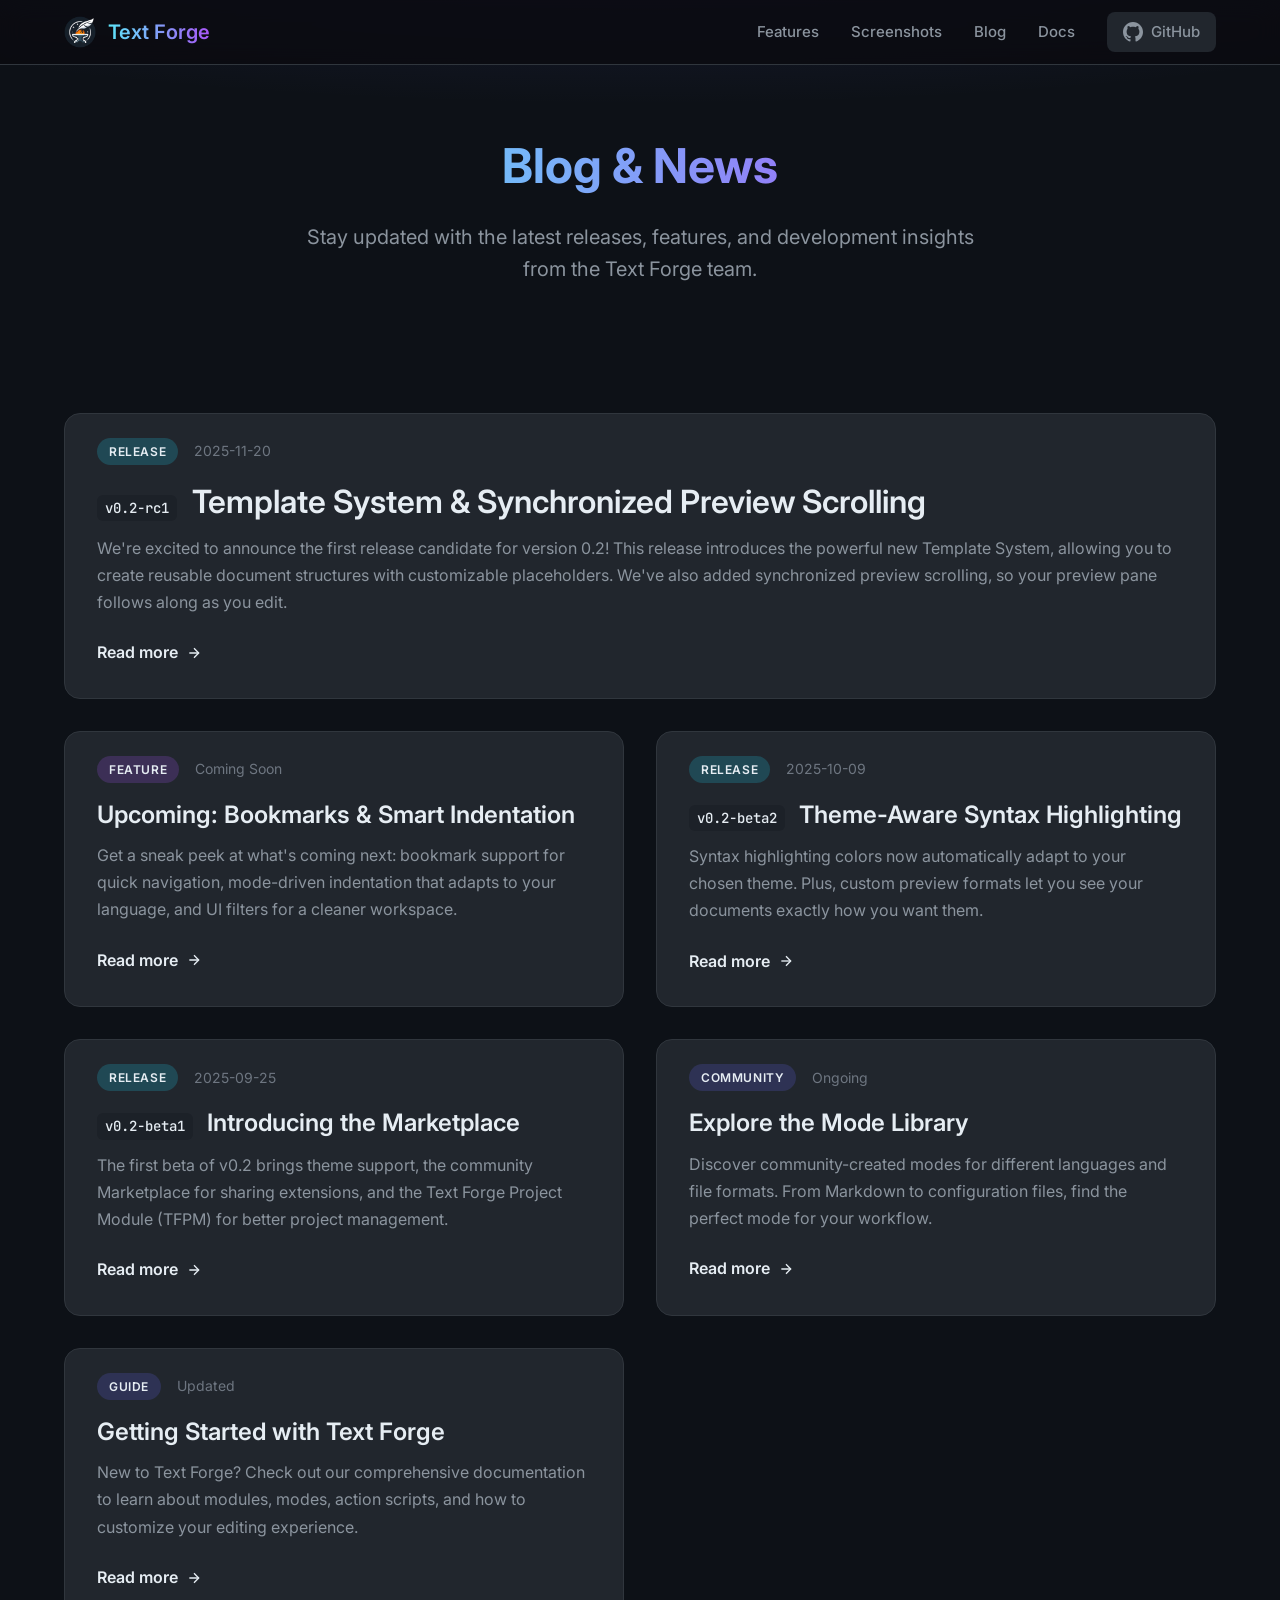
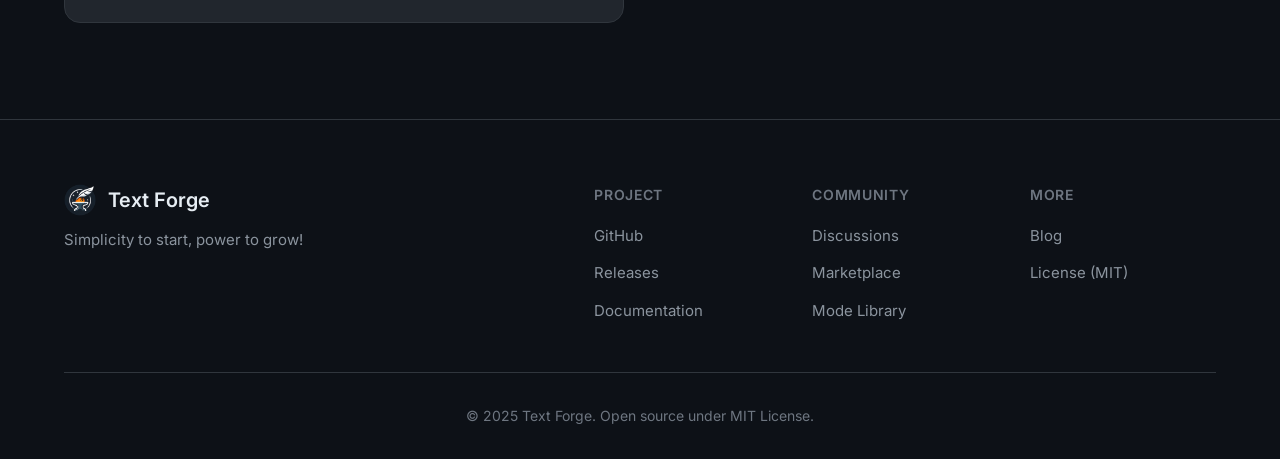
==== blog.html @ 5bff091a "Add initial site" ====
<!DOCTYPE html>
<html lang="en">
<head>
    <meta charset="UTF-8">
    <meta name="viewport" content="width=device-width, initial-scale=1.0">
    <meta name="description" content="Text Forge Blog - Latest news, updates, and development insights for the modular text editor.">
    <title>Blog - Text Forge</title>
    <link rel="icon" type="image/x-icon" href="favicon.ico">
    <link rel="stylesheet" href="css/styles.css">
    <link rel="preconnect" href="https://fonts.googleapis.com">
    <link rel="preconnect" href="https://fonts.gstatic.com" crossorigin>
    <link href="https://fonts.googleapis.com/css2?family=Inter:wght@300;400;500;600;700&family=JetBrains+Mono:wght@400;500&display=swap" rel="stylesheet">
    <style>
        .blog-hero {
            padding: 8rem 0 4rem;
            background: 
                radial-gradient(ellipse 80% 50% at 50% -20%, rgba(99, 102, 241, 0.15), transparent),
                var(--color-bg);
        }
        
        .blog-hero-content {
            text-align: center;
            max-width: 700px;
            margin: 0 auto;
        }
        
        .blog-hero-title {
            font-size: 3rem;
            font-weight: 700;
            margin-bottom: 1rem;
            background: var(--gradient-text);
            -webkit-background-clip: text;
            -webkit-text-fill-color: transparent;
            background-clip: text;
        }
        
        .blog-hero-subtitle {
            font-size: 1.25rem;
            color: var(--color-text-secondary);
        }
        
        .blog-section {
            padding: 4rem 0 6rem;
        }
        
        .blog-grid {
            display: grid;
            grid-template-columns: repeat(2, 1fr);
            gap: 2rem;
        }
        
        .blog-card {
            background: var(--color-surface);
            border-radius: var(--radius-xl);
            border: 1px solid var(--color-border);
            overflow: hidden;
            transition: all var(--transition-base);
        }
        
        .blog-card:hover {
            transform: translateY(-4px);
            border-color: var(--color-primary);
            box-shadow: var(--shadow-lg), 0 0 30px rgba(99, 102, 241, 0.15);
        }
        
        .blog-card-featured {
            grid-column: span 2;
        }
        
        .blog-card-content {
            padding: 1.5rem 2rem 2rem;
        }
        
        .blog-card-meta {
            display: flex;
            align-items: center;
            gap: 1rem;
            margin-bottom: 1rem;
        }
        
        .blog-card-date {
            font-size: 0.875rem;
            color: var(--color-text-muted);
        }
        
        .blog-card-tag {
            display: inline-block;
            padding: 0.25rem 0.75rem;
            font-size: 0.75rem;
            font-weight: 600;
            text-transform: uppercase;
            letter-spacing: 0.05em;
            border-radius: var(--radius-2xl);
            background: rgba(99, 102, 241, 0.2);
            color: var(--color-primary-light);
        }
        
        .blog-card-tag.release {
            background: rgba(34, 211, 238, 0.2);
            color: var(--color-accent);
        }
        
        .blog-card-tag.feature {
            background: rgba(168, 85, 247, 0.2);
            color: var(--color-accent-secondary);
        }
        
        .blog-card-title {
            font-size: 1.5rem;
            font-weight: 600;
            margin-bottom: 0.75rem;
            line-height: 1.3;
        }
        
        .blog-card-featured .blog-card-title {
            font-size: 2rem;
        }
        
        .blog-card-excerpt {
            font-size: 1rem;
            color: var(--color-text-secondary);
            line-height: 1.7;
            margin-bottom: 1.5rem;
        }
        
        .blog-card-link {
            display: inline-flex;
            align-items: center;
            gap: 0.5rem;
            font-weight: 600;
            color: var(--color-primary-light);
            transition: gap var(--transition-fast);
        }
        
        .blog-card-link:hover {
            gap: 0.75rem;
        }
        
        .blog-card-link svg {
            transition: transform var(--transition-fast);
        }
        
        .blog-card:hover .blog-card-link svg {
            transform: translateX(4px);
        }
        
        .version-badge {
            display: inline-block;
            padding: 0.25rem 0.5rem;
            font-size: 0.875rem;
            font-family: var(--font-mono);
            font-weight: 500;
            background: var(--color-bg-tertiary);
            border-radius: var(--radius-sm);
            color: var(--color-accent);
            margin-right: 0.5rem;
        }
        
        @media (max-width: 768px) {
            .blog-hero-title {
                font-size: 2.25rem;
            }
            
            .blog-grid {
                grid-template-columns: 1fr;
            }
            
            .blog-card-featured {
                grid-column: span 1;
            }
            
            .blog-card-featured .blog-card-title {
                font-size: 1.5rem;
            }
        }
    </style>
</head>
<body>
    <header class="header">
        <nav class="nav container">
            <a href="index.html" class="nav-logo">
                <img src="assets/images/logo.png" alt="Text Forge Logo" class="logo-img">
                <span class="logo-text">Text Forge</span>
            </a>
            <button class="nav-toggle" aria-label="Toggle navigation">
                <span></span>
                <span></span>
                <span></span>
            </button>
            <ul class="nav-menu">
                <li><a href="index.html#features" class="nav-link">Features</a></li>
                <li><a href="index.html#screenshots" class="nav-link">Screenshots</a></li>
                <li><a href="blog.html" class="nav-link">Blog</a></li>
                <li><a href="https://text-forge.github.io/docs/" class="nav-link" target="_blank">Docs</a></li>
                <li><a href="https://github.com/text-forge/text-forge" class="nav-link nav-link-github" target="_blank">
                    <svg width="20" height="20" viewBox="0 0 24 24" fill="currentColor"><path d="M12 0c-6.626 0-12 5.373-12 12 0 5.302 3.438 9.8 8.207 11.387.599.111.793-.261.793-.577v-2.234c-3.338.726-4.033-1.416-4.033-1.416-.546-1.387-1.333-1.756-1.333-1.756-1.089-.745.083-.729.083-.729 1.205.084 1.839 1.237 1.839 1.237 1.07 1.834 2.807 1.304 3.492.997.107-.775.418-1.305.762-1.604-2.665-.305-5.467-1.334-5.467-5.931 0-1.311.469-2.381 1.236-3.221-.124-.303-.535-1.524.117-3.176 0 0 1.008-.322 3.301 1.23.957-.266 1.983-.399 3.003-.404 1.02.005 2.047.138 3.006.404 2.291-1.552 3.297-1.23 3.297-1.23.653 1.653.242 2.874.118 3.176.77.84 1.235 1.911 1.235 3.221 0 4.609-2.807 5.624-5.479 5.921.43.372.823 1.102.823 2.222v3.293c0 .319.192.694.801.576 4.765-1.589 8.199-6.086 8.199-11.386 0-6.627-5.373-12-12-12z"/></svg>
                    GitHub
                </a></li>
            </ul>
        </nav>
    </header>

    <main>
        <section class="blog-hero">
            <div class="container">
                <div class="blog-hero-content">
                    <h1 class="blog-hero-title">Blog & News</h1>
                    <p class="blog-hero-subtitle">Stay updated with the latest releases, features, and development insights from the Text Forge team.</p>
                </div>
            </div>
        </section>

        <section class="blog-section">
            <div class="container">
                <div class="blog-grid" id="blog-posts">
                    <article class="blog-card blog-card-featured">
                        <div class="blog-card-content">
                            <div class="blog-card-meta">
                                <span class="blog-card-tag release">Release</span>
                                <span class="blog-card-date">November 20, 2025</span>
                            </div>
                            <h2 class="blog-card-title">
                                <span class="version-badge">v0.2-rc1</span>
                                Template System & Synchronized Preview Scrolling
                            </h2>
                            <p class="blog-card-excerpt">
                                We're excited to announce the first release candidate for version 0.2! This release introduces the powerful new Template System, allowing you to create reusable document structures with customizable placeholders. We've also added synchronized preview scrolling, so your preview pane follows along as you edit.
                            </p>
                            <a href="https://github.com/text-forge/text-forge/releases" class="blog-card-link" target="_blank">
                                Read more
                                <svg width="16" height="16" viewBox="0 0 24 24" fill="none" stroke="currentColor" stroke-width="2"><line x1="5" y1="12" x2="19" y2="12"/><polyline points="12 5 19 12 12 19"/></svg>
                            </a>
                        </div>
                    </article>

                    <article class="blog-card">
                        <div class="blog-card-content">
                            <div class="blog-card-meta">
                                <span class="blog-card-tag feature">Preview</span>
                                <span class="blog-card-date">Coming Soon</span>
                            </div>
                            <h2 class="blog-card-title">Upcoming: Bookmarks & Smart Indentation</h2>
                            <p class="blog-card-excerpt">
                                Get a sneak peek at what's coming next: bookmark support for quick navigation, mode-driven indentation that adapts to your language, and UI filters for a cleaner workspace.
                            </p>
                            <a href="https://github.com/text-forge/text-forge/discussions" class="blog-card-link" target="_blank">
                                Join discussion
                                <svg width="16" height="16" viewBox="0 0 24 24" fill="none" stroke="currentColor" stroke-width="2"><line x1="5" y1="12" x2="19" y2="12"/><polyline points="12 5 19 12 12 19"/></svg>
                            </a>
                        </div>
                    </article>

                    <article class="blog-card">
                        <div class="blog-card-content">
                            <div class="blog-card-meta">
                                <span class="blog-card-tag release">Release</span>
                                <span class="blog-card-date">October 9, 2025</span>
                            </div>
                            <h2 class="blog-card-title">
                                <span class="version-badge">v0.2-beta2</span>
                                Theme-Aware Syntax Highlighting
                            </h2>
                            <p class="blog-card-excerpt">
                                Syntax highlighting colors now automatically adapt to your chosen theme. Plus, custom preview formats let you see your documents exactly how you want them.
                            </p>
                            <a href="https://github.com/text-forge/text-forge/releases" class="blog-card-link" target="_blank">
                                View release
                                <svg width="16" height="16" viewBox="0 0 24 24" fill="none" stroke="currentColor" stroke-width="2"><line x1="5" y1="12" x2="19" y2="12"/><polyline points="12 5 19 12 12 19"/></svg>
                            </a>
                        </div>
                    </article>

                    <article class="blog-card">
                        <div class="blog-card-content">
                            <div class="blog-card-meta">
                                <span class="blog-card-tag release">Release</span>
                                <span class="blog-card-date">September 25, 2025</span>
                            </div>
                            <h2 class="blog-card-title">
                                <span class="version-badge">v0.2-beta1</span>
                                Introducing the Marketplace
                            </h2>
                            <p class="blog-card-excerpt">
                                The first beta of v0.2 brings theme support, the community Marketplace for sharing extensions, and the Text Forge Project Module (TFPM) for better project management.
                            </p>
                            <a href="https://github.com/text-forge/text-forge/releases" class="blog-card-link" target="_blank">
                                View release
                                <svg width="16" height="16" viewBox="0 0 24 24" fill="none" stroke="currentColor" stroke-width="2"><line x1="5" y1="12" x2="19" y2="12"/><polyline points="12 5 19 12 12 19"/></svg>
                            </a>
                        </div>
                    </article>

                    <article class="blog-card">
                        <div class="blog-card-content">
                            <div class="blog-card-meta">
                                <span class="blog-card-tag">Community</span>
                                <span class="blog-card-date">Ongoing</span>
                            </div>
                            <h2 class="blog-card-title">Explore the Mode Library</h2>
                            <p class="blog-card-excerpt">
                                Discover community-created modes for different languages and file formats. From Markdown to configuration files, find the perfect mode for your workflow.
                            </p>
                            <a href="https://github.com/text-forge/mode-library" class="blog-card-link" target="_blank">
                                Browse modes
                                <svg width="16" height="16" viewBox="0 0 24 24" fill="none" stroke="currentColor" stroke-width="2"><line x1="5" y1="12" x2="19" y2="12"/><polyline points="12 5 19 12 12 19"/></svg>
                            </a>
                        </div>
                    </article>

                    <article class="blog-card">
                        <div class="blog-card-content">
                            <div class="blog-card-meta">
                                <span class="blog-card-tag">Guide</span>
                                <span class="blog-card-date">Updated</span>
                            </div>
                            <h2 class="blog-card-title">Getting Started with Text Forge</h2>
                            <p class="blog-card-excerpt">
                                New to Text Forge? Check out our comprehensive documentation to learn about modules, modes, action scripts, and how to customize your editing experience.
                            </p>
                            <a href="https://text-forge.github.io/docs/" class="blog-card-link" target="_blank">
                                Read docs
                                <svg width="16" height="16" viewBox="0 0 24 24" fill="none" stroke="currentColor" stroke-width="2"><line x1="5" y1="12" x2="19" y2="12"/><polyline points="12 5 19 12 12 19"/></svg>
                            </a>
                        </div>
                    </article>
                </div>
            </div>
        </section>
    </main>

    <footer class="footer">
        <div class="container">
            <div class="footer-content">
                <div class="footer-brand">
                    <a href="index.html" class="footer-logo">
                        <img src="assets/images/logo.png" alt="Text Forge Logo" class="logo-img">
                        <span>Text Forge</span>
                    </a>
                    <p class="footer-tagline">Simplicity to start, power to grow!</p>
                </div>
                <div class="footer-links">
                    <div class="footer-column">
                        <h4>Project</h4>
                        <ul>
                            <li><a href="https://github.com/text-forge/text-forge" target="_blank">GitHub</a></li>
                            <li><a href="https://github.com/text-forge/text-forge/releases" target="_blank">Releases</a></li>
                            <li><a href="https://text-forge.github.io/docs/" target="_blank">Documentation</a></li>
                        </ul>
                    </div>
                    <div class="footer-column">
                        <h4>Community</h4>
                        <ul>
                            <li><a href="https://github.com/text-forge/text-forge/discussions" target="_blank">Discussions</a></li>
                            <li><a href="https://text-forge.github.io/marketplace" target="_blank">Marketplace</a></li>
                            <li><a href="https://github.com/text-forge/mode-library" target="_blank">Mode Library</a></li>
                        </ul>
                    </div>
                    <div class="footer-column">
                        <h4>More</h4>
                        <ul>
                            <li><a href="blog.html">Blog</a></li>
                            <li><a href="https://github.com/text-forge/text-forge/blob/main/LICENSE" target="_blank">License (MIT)</a></li>
                        </ul>
                    </div>
                </div>
            </div>
            <div class="footer-bottom">
                <p>&copy; 2025 Text Forge. Open source under MIT License.</p>
            </div>
        </div>
    </footer>

    <script src="js/main.js"></script>
</body>
</html>
---- css/styles.css ----
:root {
    --color-bg: #0d1117;
    --color-bg-secondary: #161b22;
    --color-bg-tertiary: #1c2128;
    --color-surface: #21262d;
    --color-border: #30363d;
    --color-text: #e6edf3;
    --color-text-secondary: #8b949e;
    --color-text-muted: #6e7681;
    --color-cyan: #5de5f9;
    --color-cyan-light: #7eecff;
    --color-purple: #a855f7;
    --color-purple-light: #c084fc;
    --gradient-primary: linear-gradient(135deg, var(--color-cyan) 0%, var(--color-purple) 100%);
    --gradient-text: linear-gradient(90deg, var(--color-cyan) 0%, var(--color-purple) 100%);
    --shadow-sm: 0 1px 2px rgba(0, 0, 0, 0.3);
    --shadow-md: 0 4px 6px -1px rgba(0, 0, 0, 0.4), 0 2px 4px -1px rgba(0, 0, 0, 0.3);
    --shadow-lg: 0 10px 15px -3px rgba(0, 0, 0, 0.5), 0 4px 6px -2px rgba(0, 0, 0, 0.3);
    --shadow-xl: 0 20px 25px -5px rgba(0, 0, 0, 0.5), 0 10px 10px -5px rgba(0, 0, 0, 0.3);
    --shadow-glow-cyan: 0 0 40px rgba(93, 229, 249, 0.25);
    --shadow-glow-purple: 0 0 40px rgba(168, 85, 247, 0.25);
    --radius-sm: 0.375rem;
    --radius-md: 0.5rem;
    --radius-lg: 0.75rem;
    --radius-xl: 1rem;
    --radius-2xl: 1.5rem;
    --transition-fast: 150ms ease;
    --transition-base: 250ms ease;
    --transition-slow: 350ms ease;
    --font-sans: 'Inter', -apple-system, BlinkMacSystemFont, 'Segoe UI', Roboto, sans-serif;
    --font-mono: 'JetBrains Mono', 'Fira Code', monospace;
}

*,
*::before,
*::after {
    box-sizing: border-box;
    margin: 0;
    padding: 0;
}

html {
    scroll-behavior: smooth;
    -webkit-font-smoothing: antialiased;
    -moz-osx-font-smoothing: grayscale;
}

body {
    font-family: var(--font-sans);
    font-size: 16px;
    line-height: 1.6;
    color: var(--color-text);
    background-color: var(--color-bg);
    overflow-x: hidden;
}

img {
    max-width: 100%;
    height: auto;
    display: block;
}

a {
    color: inherit;
    text-decoration: none;
    transition: color var(--transition-fast);
}

ul {
    list-style: none;
}

.container {
    width: 100%;
    max-width: 1200px;
    margin: 0 auto;
    padding: 0 1.5rem;
}

.header {
    position: fixed;
    top: 0;
    left: 0;
    right: 0;
    z-index: 100;
    background: rgba(10, 10, 15, 0.8);
    backdrop-filter: blur(12px);
    border-bottom: 1px solid var(--color-border);
}

.nav {
    display: flex;
    align-items: center;
    justify-content: space-between;
    height: 4rem;
}

.nav-logo {
    display: flex;
    align-items: center;
    gap: 0.75rem;
    font-weight: 600;
    font-size: 1.25rem;
}

.logo-img {
    width: 32px;
    height: 32px;
    object-fit: contain;
}

.logo-text {
    background: var(--gradient-text);
    -webkit-background-clip: text;
    -webkit-text-fill-color: transparent;
    background-clip: text;
}

.nav-toggle {
    display: none;
    flex-direction: column;
    gap: 5px;
    background: none;
    border: none;
    cursor: pointer;
    padding: 0.5rem;
}

.nav-toggle span {
    width: 24px;
    height: 2px;
    background: var(--color-text);
    transition: var(--transition-fast);
}

.nav-menu {
    display: flex;
    align-items: center;
    gap: 2rem;
}

.nav-link {
    font-size: 0.9375rem;
    font-weight: 500;
    color: var(--color-text-secondary);
    transition: color var(--transition-fast);
}

.nav-link:hover {
    color: var(--color-text);
}

.nav-link-github {
    display: flex;
    align-items: center;
    gap: 0.5rem;
    padding: 0.5rem 1rem;
    background: var(--color-surface);
    border-radius: var(--radius-md);
}

.nav-link-github:hover {
    background: var(--color-bg-tertiary);
}

.btn {
    display: inline-flex;
    align-items: center;
    justify-content: center;
    gap: 0.5rem;
    padding: 0.75rem 1.5rem;
    font-size: 0.9375rem;
    font-weight: 600;
    border-radius: var(--radius-md);
    border: none;
    cursor: pointer;
    transition: all var(--transition-base);
    text-decoration: none;
}

.btn-primary {
    background: var(--gradient-primary);
    color: #0d1117;
    font-weight: 700;
    box-shadow: var(--shadow-md), var(--shadow-glow-cyan);
}

.btn-primary:hover {
    transform: translateY(-2px);
    box-shadow: var(--shadow-lg), 0 0 60px rgba(93, 229, 249, 0.4);
}

.btn-secondary {
    background: var(--color-surface);
    color: var(--color-text);
    border: 1px solid var(--color-border);
}

.btn-secondary:hover {
    background: var(--color-bg-tertiary);
    border-color: var(--color-cyan);
}

.btn-outline {
    background: transparent;
    color: var(--color-text);
    border: 2px solid var(--color-border);
}

.btn-outline:hover {
    border-color: var(--color-cyan);
    background: rgba(93, 229, 249, 0.1);
}

.hero {
    padding: 8rem 0 4rem;
    min-height: 100vh;
    display: flex;
    align-items: center;
    background: 
        radial-gradient(ellipse 80% 50% at 50% -20%, rgba(93, 229, 249, 0.12), transparent),
        radial-gradient(ellipse 60% 40% at 80% 60%, rgba(168, 85, 247, 0.08), transparent);
}

.hero .container {
    display: grid;
    grid-template-columns: 1fr 1fr;
    gap: 4rem;
    align-items: center;
}

.hero-badge {
    display: inline-block;
    padding: 0.5rem 1rem;
    font-size: 0.875rem;
    font-weight: 500;
    color: var(--color-cyan);
    background: rgba(93, 229, 249, 0.1);
    border: 1px solid rgba(93, 229, 249, 0.3);
    border-radius: var(--radius-2xl);
    margin-bottom: 1.5rem;
}

.hero-title {
    font-size: 4rem;
    font-weight: 700;
    line-height: 1.1;
    margin-bottom: 1rem;
}

.gradient-text {
    background: var(--gradient-text);
    -webkit-background-clip: text;
    -webkit-text-fill-color: transparent;
    background-clip: text;
}

.hero-tagline {
    font-size: 1.5rem;
    font-weight: 500;
    color: var(--color-text-secondary);
    margin-bottom: 1rem;
    font-family: var(--font-mono);
}

.hero-description {
    font-size: 1.125rem;
    color: var(--color-text-secondary);
    max-width: 500px;
    margin-bottom: 2rem;
}

.hero-actions {
    display: flex;
    gap: 1rem;
    margin-bottom: 3rem;
}

.hero-stats {
    display: flex;
    gap: 2rem;
}

.stat {
    display: flex;
    align-items: center;
    gap: 0.5rem;
    font-size: 0.9375rem;
    color: var(--color-text-muted);
}

.stat-icon {
    color: var(--color-cyan);
}

.hero-visual {
    position: relative;
}

.hero-image-wrapper {
    position: relative;
    border-radius: var(--radius-xl);
    overflow: hidden;
    box-shadow: var(--shadow-xl), var(--shadow-glow-cyan);
    border: 1px solid var(--color-border);
}

.hero-image-wrapper::before {
    content: '';
    position: absolute;
    inset: 0;
    background: linear-gradient(180deg, transparent 70%, var(--color-bg) 100%);
    z-index: 1;
    pointer-events: none;
}

.hero-image {
    width: 100%;
    height: auto;
    display: block;
}

.section-header {
    text-align: center;
    margin-bottom: 4rem;
}

.section-title {
    font-size: 2.5rem;
    font-weight: 700;
    margin-bottom: 1rem;
    background: var(--gradient-text);
    -webkit-background-clip: text;
    -webkit-text-fill-color: transparent;
    background-clip: text;
}

.section-subtitle {
    font-size: 1.125rem;
    color: var(--color-text-secondary);
    max-width: 600px;
    margin: 0 auto;
}

.features {
    padding: 6rem 0;
    background: var(--color-bg-secondary);
}

.features-grid {
    display: grid;
    grid-template-columns: repeat(3, 1fr);
    gap: 1.5rem;
}

.feature-card {
    padding: 2rem;
    background: var(--color-surface);
    border-radius: var(--radius-xl);
    border: 1px solid var(--color-border);
    transition: all var(--transition-base);
}

.feature-card:hover {
    transform: translateY(-4px);
    border-color: var(--color-cyan);
    box-shadow: var(--shadow-lg), 0 0 30px rgba(93, 229, 249, 0.15);
}

.feature-icon {
    width: 56px;
    height: 56px;
    display: flex;
    align-items: center;
    justify-content: center;
    background: var(--gradient-primary);
    border-radius: var(--radius-lg);
    margin-bottom: 1.5rem;
    color: white;
}

.feature-title {
    font-size: 1.25rem;
    font-weight: 600;
    margin-bottom: 0.75rem;
}

.feature-description {
    font-size: 0.9375rem;
    color: var(--color-text-secondary);
    line-height: 1.7;
}

.screenshots {
    padding: 6rem 0;
}

.screenshots-grid {
    display: grid;
    grid-template-columns: repeat(2, 1fr);
    gap: 2rem;
}

.screenshot-card {
    background: var(--color-surface);
    border-radius: var(--radius-xl);
    border: 1px solid var(--color-border);
    overflow: hidden;
    transition: all var(--transition-base);
}

.screenshot-card:hover {
    transform: translateY(-4px);
    box-shadow: var(--shadow-xl);
}

.screenshot-card-wide {
    grid-column: span 2;
}

.screenshot-image-wrapper {
    position: relative;
    overflow: hidden;
    background: var(--color-bg-tertiary);
}

.screenshot-image {
    width: 100%;
    height: auto;
    transition: transform var(--transition-slow);
}

.screenshot-card:hover .screenshot-image {
    transform: scale(1.02);
}

.screenshot-title {
    font-size: 1.125rem;
    font-weight: 600;
    padding: 1.25rem 1.5rem 0.5rem;
}

.screenshot-description {
    font-size: 0.9375rem;
    color: var(--color-text-secondary);
    padding: 0 1.5rem 1.5rem;
}

.cta {
    padding: 6rem 0;
    background: 
        radial-gradient(ellipse 80% 50% at 50% 100%, rgba(93, 229, 249, 0.12), transparent),
        radial-gradient(ellipse 60% 40% at 20% 80%, rgba(168, 85, 247, 0.08), transparent),
        var(--color-bg-secondary);
}

.cta-content {
    text-align: center;
    max-width: 600px;
    margin: 0 auto;
}

.cta-title {
    font-size: 2.5rem;
    font-weight: 700;
    margin-bottom: 1rem;
}

.cta-description {
    font-size: 1.125rem;
    color: var(--color-text-secondary);
    margin-bottom: 2rem;
}

.cta-actions {
    display: flex;
    justify-content: center;
    gap: 1rem;
}

.footer {
    padding: 4rem 0 2rem;
    background: var(--color-bg);
    border-top: 1px solid var(--color-border);
}

.footer-content {
    display: grid;
    grid-template-columns: 1.5fr 2fr;
    gap: 4rem;
    margin-bottom: 3rem;
}

.footer-logo {
    display: flex;
    align-items: center;
    gap: 0.75rem;
    font-weight: 600;
    font-size: 1.25rem;
    margin-bottom: 0.75rem;
}

.footer-tagline {
    color: var(--color-text-secondary);
    font-size: 0.9375rem;
}

.footer-links {
    display: grid;
    grid-template-columns: repeat(3, 1fr);
    gap: 2rem;
}

.footer-column h4 {
    font-size: 0.875rem;
    font-weight: 600;
    text-transform: uppercase;
    letter-spacing: 0.05em;
    color: var(--color-text-muted);
    margin-bottom: 1rem;
}

.footer-column ul {
    display: flex;
    flex-direction: column;
    gap: 0.75rem;
}

.footer-column a {
    font-size: 0.9375rem;
    color: var(--color-text-secondary);
}

.footer-column a:hover {
    color: var(--color-cyan);
}

.footer-bottom {
    padding-top: 2rem;
    border-top: 1px solid var(--color-border);
    text-align: center;
    color: var(--color-text-muted);
    font-size: 0.875rem;
}

@media (max-width: 1024px) {
    .hero .container {
        grid-template-columns: 1fr;
        gap: 3rem;
    }

    .hero-title {
        font-size: 3rem;
    }

    .hero-content {
        text-align: center;
    }

    .hero-description {
        max-width: 100%;
    }

    .hero-actions {
        justify-content: center;
    }

    .hero-stats {
        justify-content: center;
    }

    .features-grid {
        grid-template-columns: repeat(2, 1fr);
    }

    .footer-content {
        grid-template-columns: 1fr;
        gap: 3rem;
    }
}

@media (max-width: 768px) {
    .nav-toggle {
        display: flex;
    }

    .nav-menu {
        position: fixed;
        top: 4rem;
        left: 0;
        right: 0;
        bottom: 0;
        flex-direction: column;
        background: var(--color-bg);
        padding: 2rem;
        gap: 1.5rem;
        transform: translateX(100%);
        transition: transform var(--transition-base);
    }

    .nav-menu.active {
        transform: translateX(0);
    }

    .nav-toggle.active span:nth-child(1) {
        transform: rotate(45deg) translate(5px, 5px);
    }

    .nav-toggle.active span:nth-child(2) {
        opacity: 0;
    }

    .nav-toggle.active span:nth-child(3) {
        transform: rotate(-45deg) translate(5px, -5px);
    }

    .hero {
        padding: 6rem 0 3rem;
        min-height: auto;
    }

    .hero-title {
        font-size: 2.5rem;
    }

    .hero-tagline {
        font-size: 1.25rem;
    }

    .hero-actions {
        flex-direction: column;
    }

    .hero-stats {
        flex-wrap: wrap;
        gap: 1rem;
    }

    .features-grid {
        grid-template-columns: 1fr;
    }

    .screenshots-grid {
        grid-template-columns: 1fr;
    }

    .screenshot-card-wide {
        grid-column: span 1;
    }

    .cta-title {
        font-size: 2rem;
    }

    .cta-actions {
        flex-direction: column;
    }

    .footer-links {
        grid-template-columns: 1fr 1fr;
    }
}

@media (max-width: 480px) {
    .hero-title {
        font-size: 2rem;
    }

    .section-title {
        font-size: 2rem;
    }

    .footer-links {
        grid-template-columns: 1fr;
    }
}

@keyframes fadeInUp {
    from {
        opacity: 0;
        transform: translateY(20px);
    }
    to {
        opacity: 1;
        transform: translateY(0);
    }
}

@keyframes float {
    0%, 100% {
        transform: translateY(0);
    }
    50% {
        transform: translateY(-10px);
    }
}

.animate-fade-in {
    animation: fadeInUp 0.6s ease forwards;
}

.animate-float {
    animation: float 6s ease-in-out infinite;
}
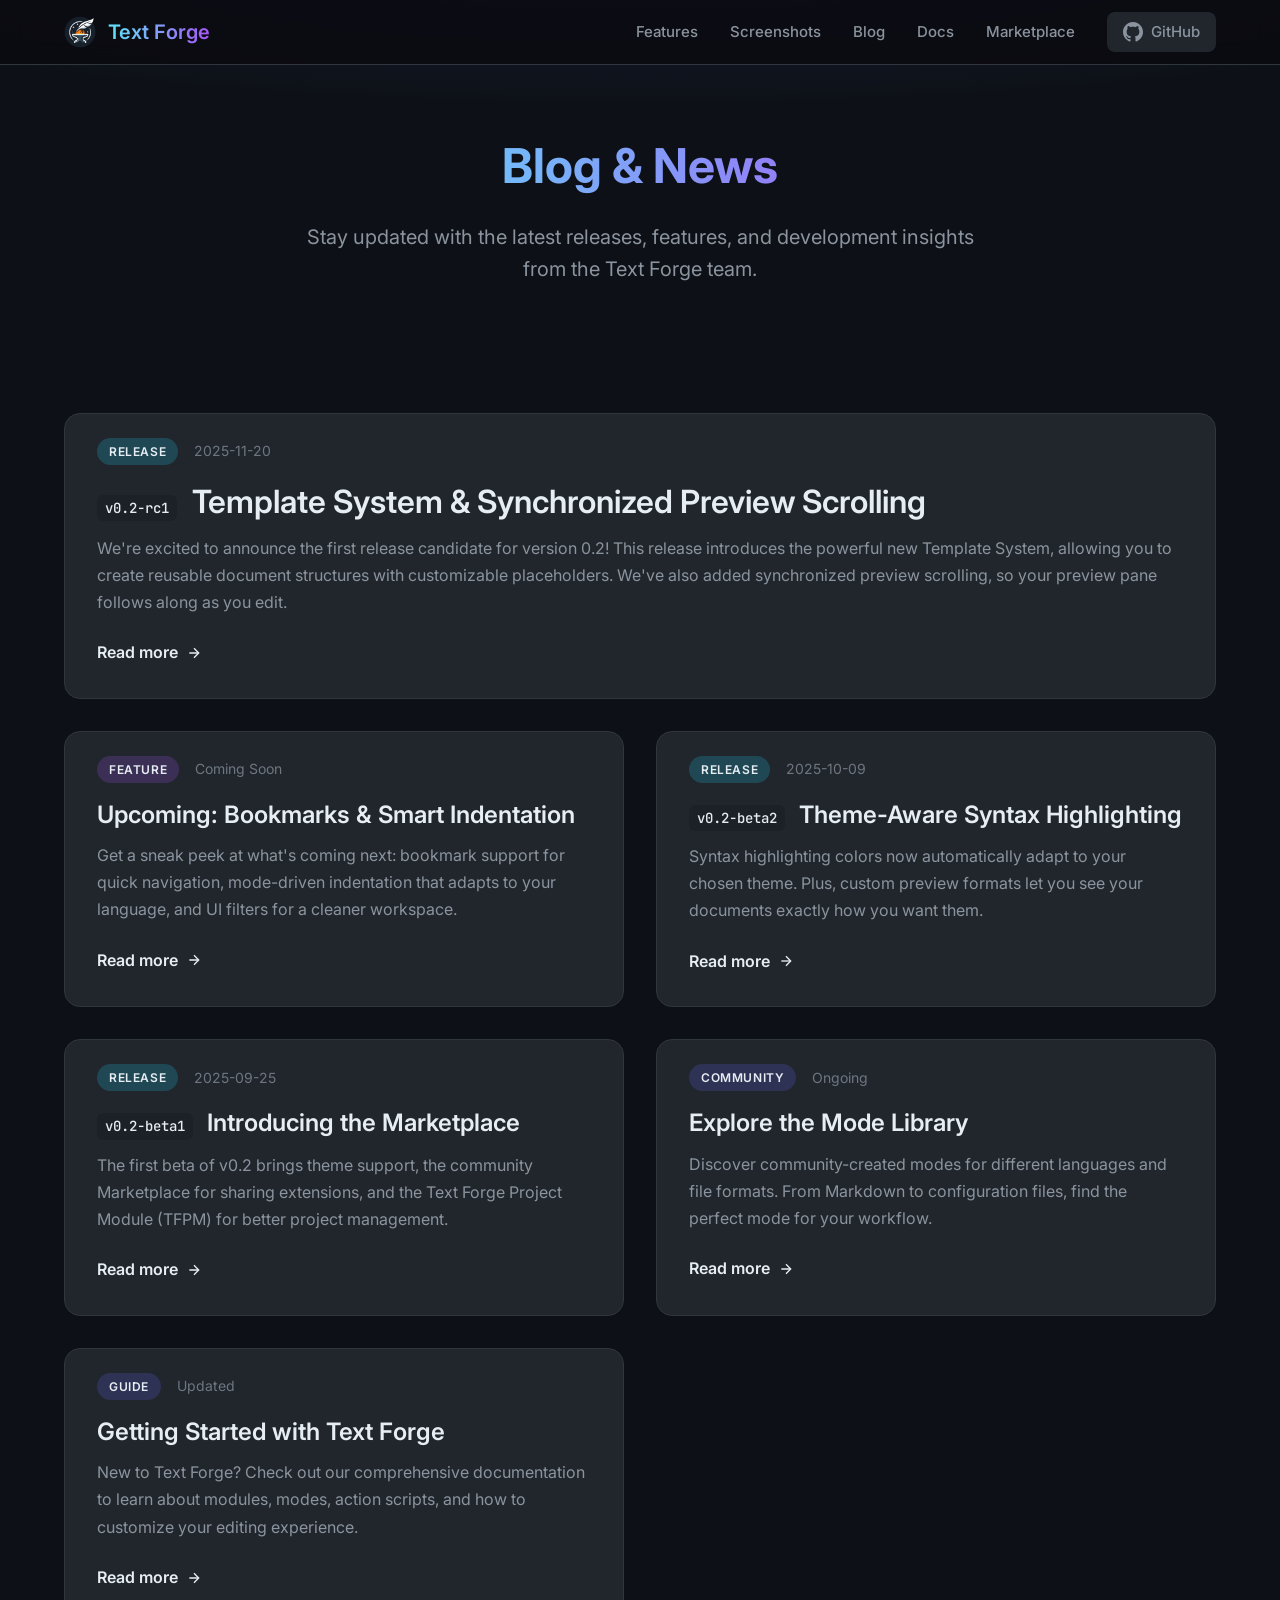
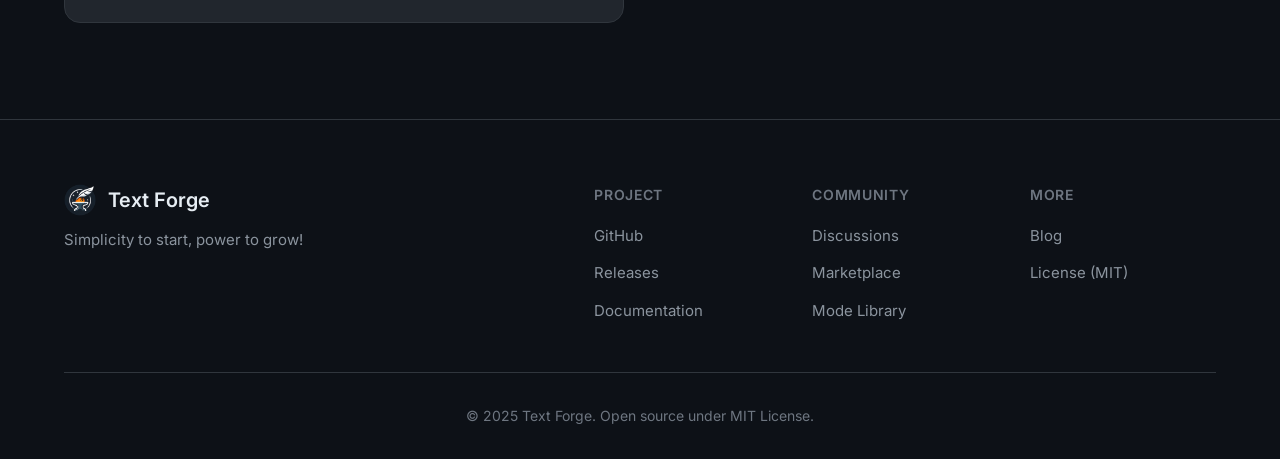
==== commit c7c6f587: "Add marketplace to navigation" ====
--- a/blog.html
+++ b/blog.html
@@ -192,6 +192,7 @@
                 <li><a href="index.html#screenshots" class="nav-link">Screenshots</a></li>
                 <li><a href="blog.html" class="nav-link">Blog</a></li>
                 <li><a href="https://text-forge.github.io/docs/" class="nav-link" target="_blank">Docs</a></li>
+                <li><a href="https://text-forge.github.io/marketplace/" class="nav-link" target="_blank">Marketplace</a></li>
                 <li><a href="https://github.com/text-forge/text-forge" class="nav-link nav-link-github" target="_blank">
                     <svg width="20" height="20" viewBox="0 0 24 24" fill="currentColor"><path d="M12 0c-6.626 0-12 5.373-12 12 0 5.302 3.438 9.8 8.207 11.387.599.111.793-.261.793-.577v-2.234c-3.338.726-4.033-1.416-4.033-1.416-.546-1.387-1.333-1.756-1.333-1.756-1.089-.745.083-.729.083-.729 1.205.084 1.839 1.237 1.839 1.237 1.07 1.834 2.807 1.304 3.492.997.107-.775.418-1.305.762-1.604-2.665-.305-5.467-1.334-5.467-5.931 0-1.311.469-2.381 1.236-3.221-.124-.303-.535-1.524.117-3.176 0 0 1.008-.322 3.301 1.23.957-.266 1.983-.399 3.003-.404 1.02.005 2.047.138 3.006.404 2.291-1.552 3.297-1.23 3.297-1.23.653 1.653.242 2.874.118 3.176.77.84 1.235 1.911 1.235 3.221 0 4.609-2.807 5.624-5.479 5.921.43.372.823 1.102.823 2.222v3.293c0 .319.192.694.801.576 4.765-1.589 8.199-6.086 8.199-11.386 0-6.627-5.373-12-12-12z"/></svg>
                     GitHub
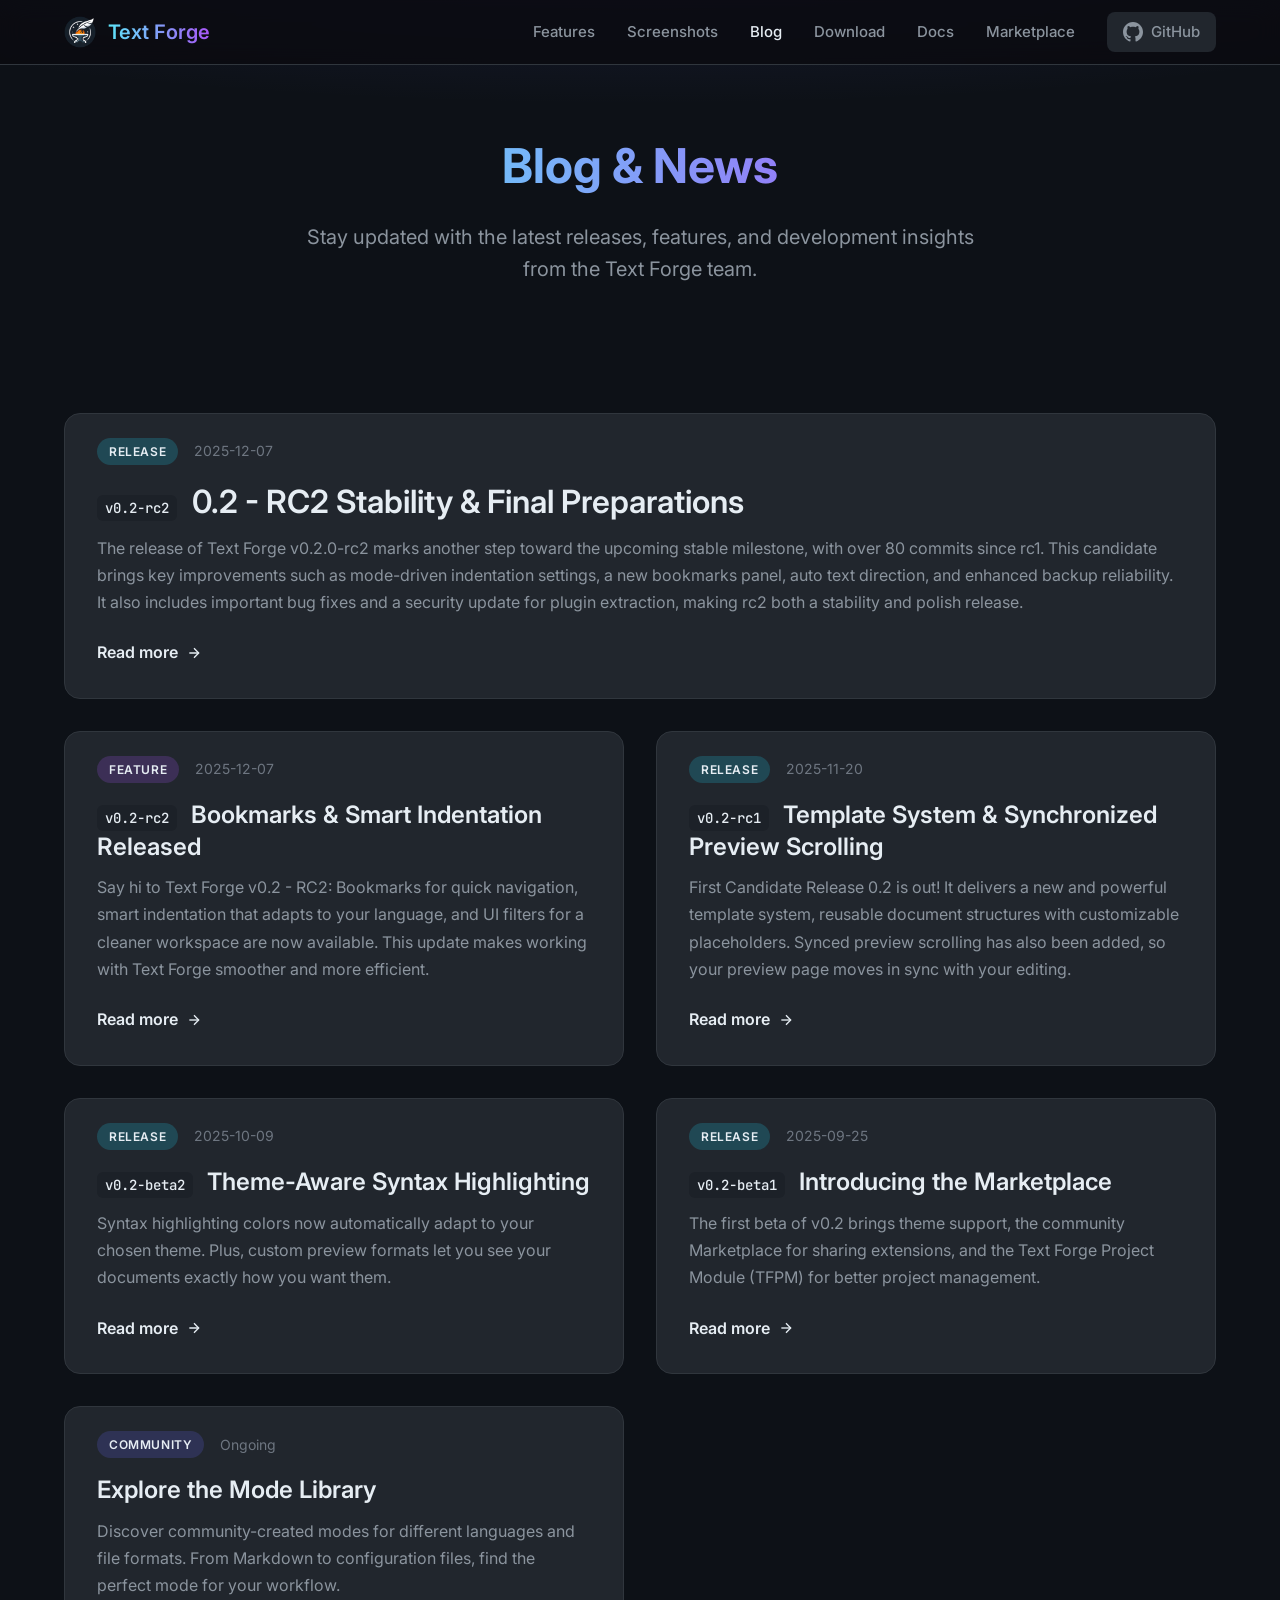
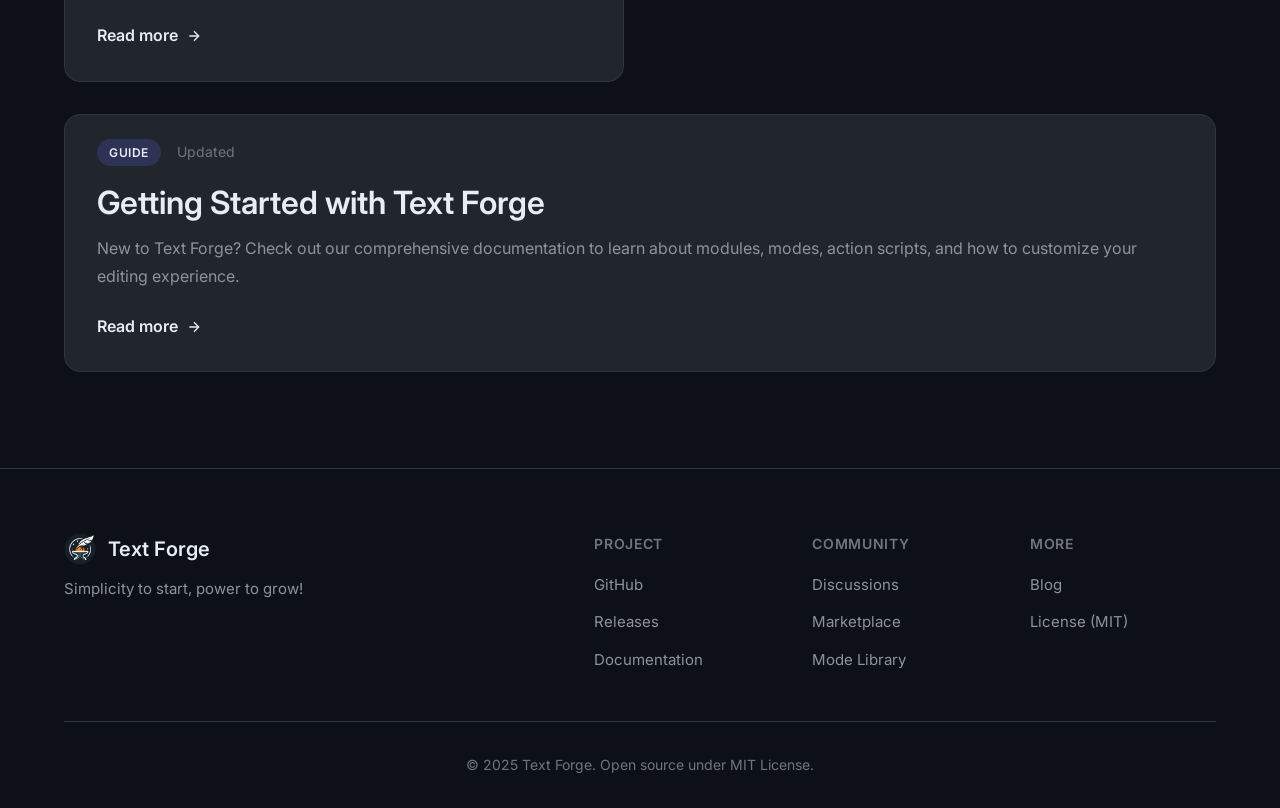
==== commit 7d34adc5: "Add download page" ====
--- a/blog.html
+++ b/blog.html
@@ -188,11 +188,12 @@
                 <span></span>
             </button>
             <ul class="nav-menu">
-                <li><a href="index.html#features" class="nav-link">Features</a></li>
+                <li><a href="features.html" class="nav-link">Features</a></li>
                 <li><a href="index.html#screenshots" class="nav-link">Screenshots</a></li>
                 <li><a href="blog.html" class="nav-link">Blog</a></li>
-                <li><a href="https://text-forge.github.io/docs/" class="nav-link" target="_blank">Docs</a></li>
-                <li><a href="https://text-forge.github.io/marketplace/" class="nav-link" target="_blank">Marketplace</a></li>
+                <li><a href="download.html" class="nav-link active">Download</a></li>
+                <li><a href="https://text-forge.github.io/docs/" target="_blank" class="nav-link">Docs</a></li>
+                <li><a href="https://text-forge.github.io/marketplace/" target="_blank" class="nav-link">Marketplace</a></li>
                 <li><a href="https://github.com/text-forge/text-forge" class="nav-link nav-link-github" target="_blank">
                     <svg width="20" height="20" viewBox="0 0 24 24" fill="currentColor"><path d="M12 0c-6.626 0-12 5.373-12 12 0 5.302 3.438 9.8 8.207 11.387.599.111.793-.261.793-.577v-2.234c-3.338.726-4.033-1.416-4.033-1.416-.546-1.387-1.333-1.756-1.333-1.756-1.089-.745.083-.729.083-.729 1.205.084 1.839 1.237 1.839 1.237 1.07 1.834 2.807 1.304 3.492.997.107-.775.418-1.305.762-1.604-2.665-.305-5.467-1.334-5.467-5.931 0-1.311.469-2.381 1.236-3.221-.124-.303-.535-1.524.117-3.176 0 0 1.008-.322 3.301 1.23.957-.266 1.983-.399 3.003-.404 1.02.005 2.047.138 3.006.404 2.291-1.552 3.297-1.23 3.297-1.23.653 1.653.242 2.874.118 3.176.77.84 1.235 1.911 1.235 3.221 0 4.609-2.807 5.624-5.479 5.921.43.372.823 1.102.823 2.222v3.293c0 .319.192.694.801.576 4.765-1.589 8.199-6.086 8.199-11.386 0-6.627-5.373-12-12-12z"/></svg>
                     GitHub
--- a/css/styles.css
+++ b/css/styles.css
@@ -77,6 +77,10 @@
     padding: 0 1.5rem;
 }
 
+/* ------------------------------- */
+/* NAVIGATION & HEADER */
+/* ------------------------------- */
+
 .header {
     position: fixed;
     top: 0;
@@ -146,7 +150,8 @@
     transition: color var(--transition-fast);
 }
 
-.nav-link:hover {
+.nav-link:hover,
+.nav-link.active-nav {
     color: var(--color-text);
 }
 
@@ -162,6 +167,10 @@
 .nav-link-github:hover {
     background: var(--color-bg-tertiary);
 }
+
+/* ------------------------------- */
+/* BUTTONS */
+/* ------------------------------- */
 
 .btn {
     display: inline-flex;
@@ -212,6 +221,10 @@
     background: rgba(93, 229, 249, 0.1);
 }
 
+/* ------------------------------- */
+/* HERO SECTION */
+/* ------------------------------- */
+
 .hero {
     padding: 8rem 0 4rem;
     min-height: 100vh;
@@ -320,6 +333,10 @@
     display: block;
 }
 
+/* ------------------------------- */
+/* SECTIONS */
+/* ------------------------------- */
+
 .section-header {
     text-align: center;
     margin-bottom: 4rem;
@@ -342,6 +359,10 @@
     margin: 0 auto;
 }
 
+/* ------------------------------- */
+/* FEATURES GRID (INDEX PAGE) */
+/* ------------------------------- */
+
 .features {
     padding: 6rem 0;
     background: var(--color-bg-secondary);
@@ -391,6 +412,10 @@
     line-height: 1.7;
 }
 
+/* ------------------------------- */
+/* SCREENSHOTS */
+/* ------------------------------- */
+
 .screenshots {
     padding: 6rem 0;
 }
@@ -446,6 +471,10 @@
     padding: 0 1.5rem 1.5rem;
 }
 
+/* ------------------------------- */
+/* CTA */
+/* ------------------------------- */
+
 .cta {
     padding: 6rem 0;
     background: 
@@ -477,6 +506,10 @@
     justify-content: center;
     gap: 1rem;
 }
+
+/* ------------------------------- */
+/* FOOTER */
+/* ------------------------------- */
 
 .footer {
     padding: 4rem 0 2rem;
@@ -542,6 +575,10 @@
     color: var(--color-text-muted);
     font-size: 0.875rem;
 }
+
+/* ------------------------------- */
+/* RESPONSIVE */
+/* ------------------------------- */
 
 @media (max-width: 1024px) {
     .hero .container {
@@ -675,6 +712,10 @@
     }
 }
 
+/* ------------------------------- */
+/* ANIMATIONS */
+/* ------------------------------- */
+
 @keyframes fadeInUp {
     from {
         opacity: 0;
@@ -702,3 +743,135 @@
 .animate-float {
     animation: float 6s ease-in-out infinite;
 }
+
+/* ========================================================= */
+/* FEATURES + COMPARISON PAGE ADDITIONS */
+/* ========================================================= */
+
+.features-hero {
+    padding: 6.5rem 0 3.5rem;
+    text-align: center;
+}
+
+.feature-compare-container {
+    padding: 3rem 0 6rem;
+}
+
+.feature-row {
+    display: grid;
+    grid-template-columns: 1fr 220px;
+    gap: 1rem;
+    align-items: center;
+    padding: 1rem;
+    background: var(--color-surface);
+    border: 1px solid var(--color-border);
+    border-radius: var(--radius-xl);
+    margin-bottom: 1rem;
+    transition: all var(--transition-base);
+}
+
+.feature-row:hover {
+    border-color: var(--color-cyan);
+    box-shadow: var(--shadow-lg), 0 0 30px rgba(93,229,249,0.10);
+}
+
+.feature-title-compare {
+    font-weight: 700;
+    font-size: 1.125rem;
+    margin-bottom: 0.5rem;
+}
+
+.feature-desc-compare {
+    color: var(--color-text-secondary);
+    font-size: 0.95rem;
+    line-height: 1.5;
+}
+
+.compare-grid {
+    display: grid;
+    grid-template-columns: 1fr;
+    gap: 0.5rem;
+}
+
+.compare-entry {
+    display: flex;
+    align-items: center;
+    justify-content: space-between;
+    padding: 0.45rem 0.6rem;
+    border-radius: var(--radius-md);
+    background: rgba(255,255,255,0.02);
+    font-size: 0.9rem;
+}
+
+.compare-entry .label {
+    font-weight: 600;
+}
+
+.compare-badge {
+    padding: 0.25rem 0.55rem;
+    font-size: 0.8rem;
+    border-radius: 999px;
+    font-weight: 700;
+}
+
+.badge-yes {
+    background: rgba(93,229,249,0.12);
+    color: var(--color-cyan);
+    border: 1px solid rgba(93,229,249,0.18);
+}
+
+.badge-partial {
+    background: rgba(168,85,247,0.1);
+    color: var(--color-purple);
+    border: 1px solid rgba(168,85,247,0.15);
+}
+
+.badge-no {
+    background: rgba(110,119,129,0.06);
+    color: var(--color-text-muted);
+    border: 1px solid rgba(110,119,129,0.10);
+}
+
+.compare-controls {
+    display: flex;
+    gap: 1rem;
+    align-items: center;
+    margin-bottom: 1.25rem;
+    flex-wrap: wrap;
+}
+
+.search-input {
+    min-width: 240px;
+    padding: 0.6rem 0.75rem;
+    border-radius: var(--radius-md);
+    border: 1px solid var(--color-border);
+    background: var(--color-bg-tertiary);
+    color: var(--color-text);
+}
+
+.chip {
+    padding: 0.35rem 0.6rem;
+    border-radius: 999px;
+    border: 1px solid var(--color-border);
+    background: transparent;
+    font-weight: 600;
+    cursor: pointer;
+    font-size: 0.85rem;
+}
+
+.chip.active {
+    border-color: var(--color-cyan);
+    background: rgba(93,229,249,0.06);
+    color: var(--color-cyan);
+}
+
+/* Responsive adjustments for comparison page */
+@media (max-width: 768px) {
+    .feature-row {
+        grid-template-columns: 1fr;
+    }
+
+    .compare-grid {
+        grid-template-columns: 1fr 1fr;
+    }
+}
